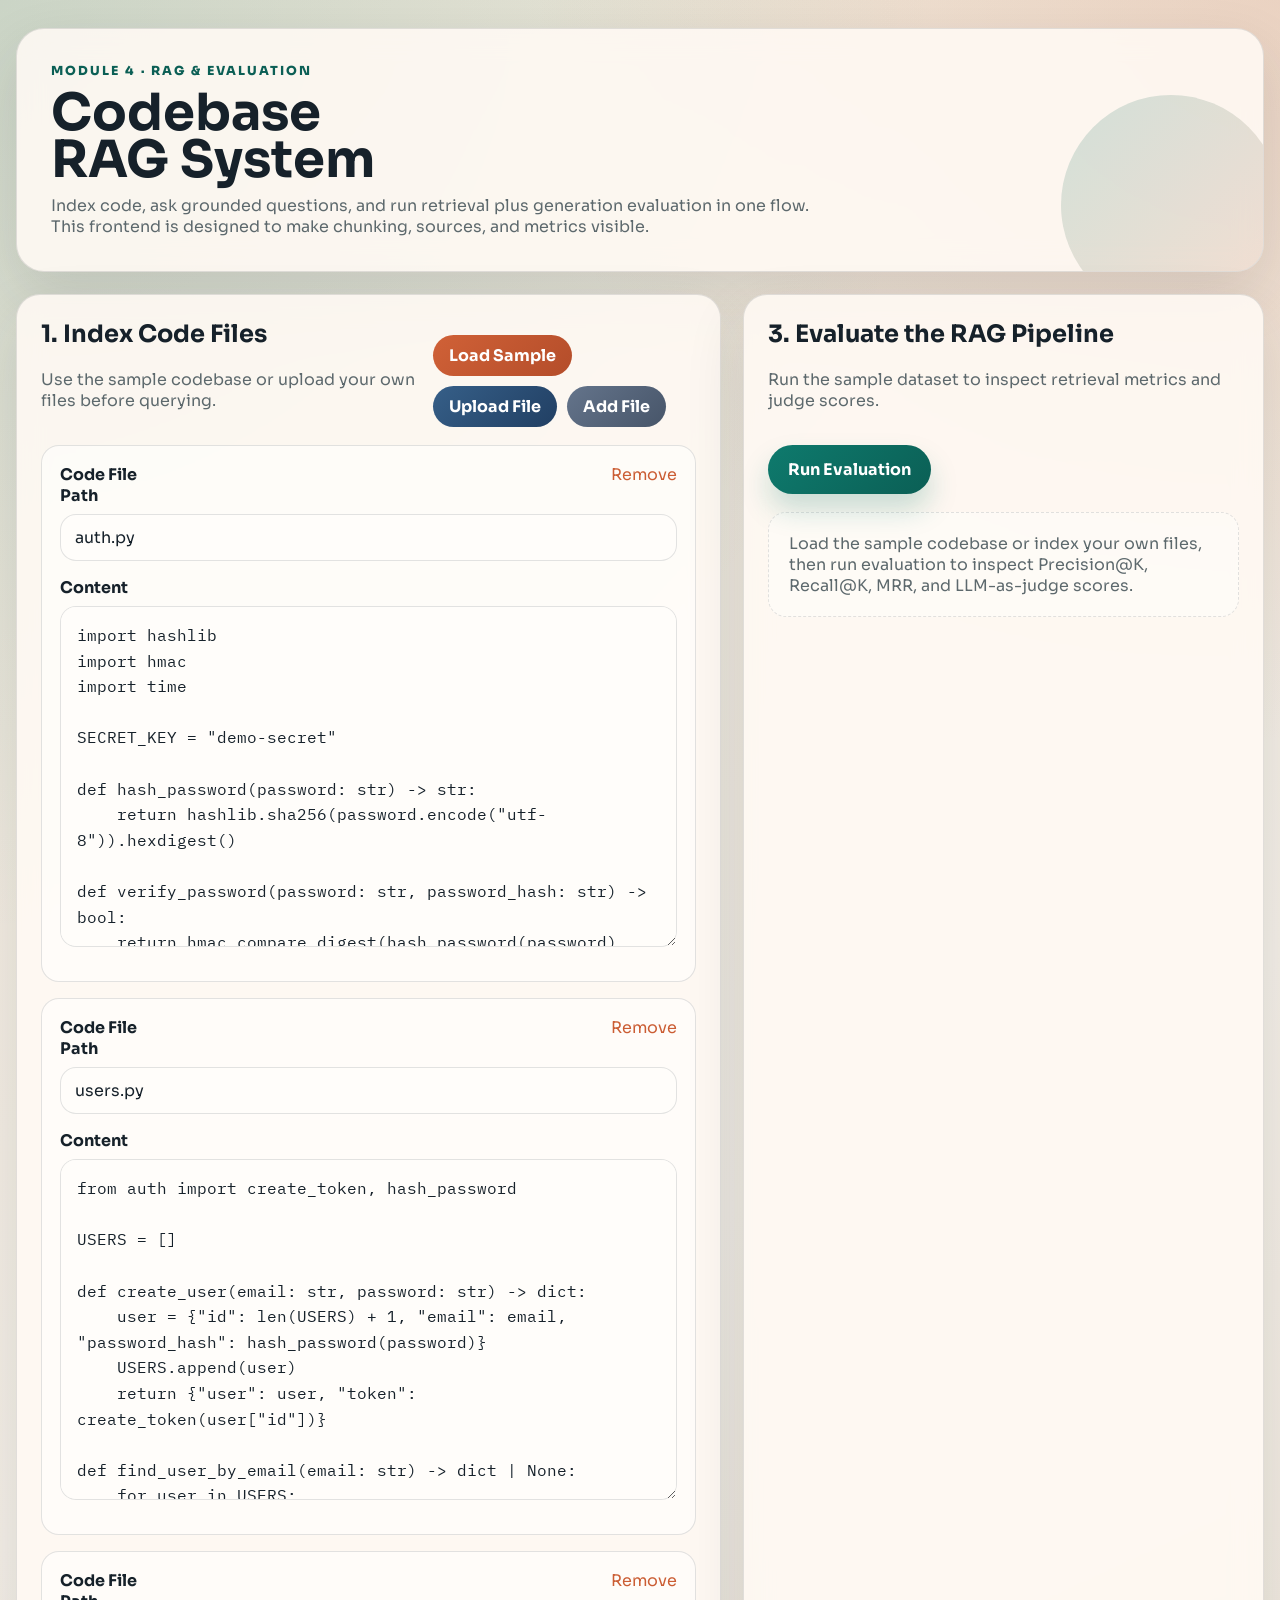
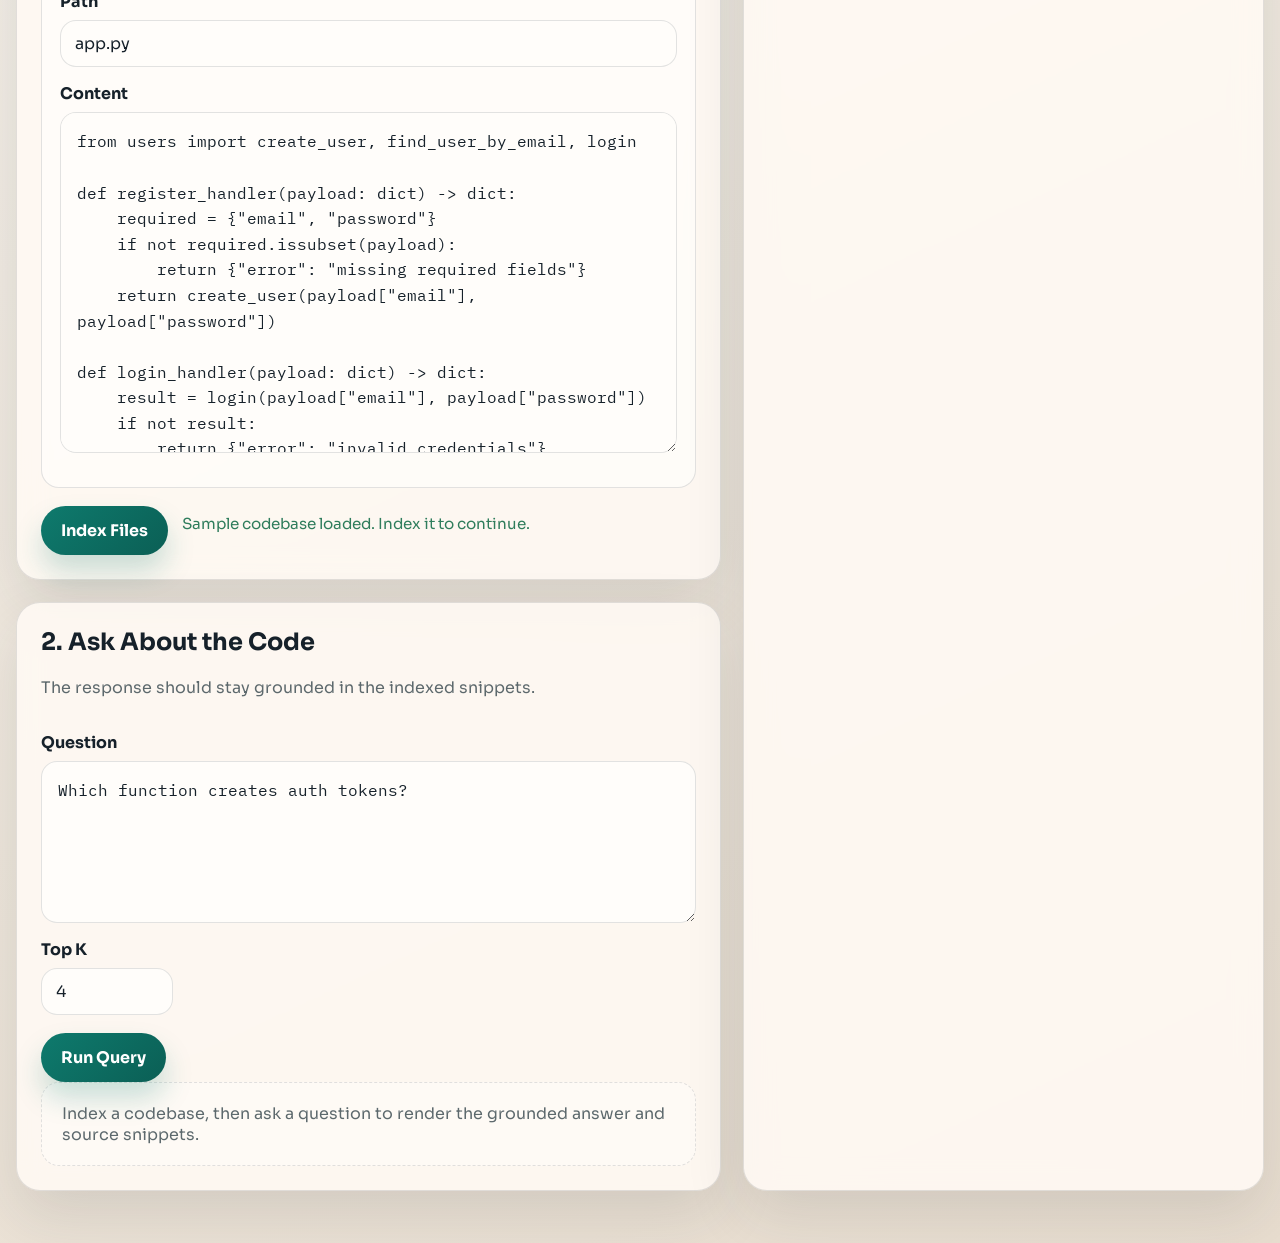
==== solutions/labs/lab04-rag-system-frontend/index.html @ b3ba2824 "added lab04 files" ====
<!DOCTYPE html>
<html lang="en">
  <head>
    <meta charset="UTF-8" />
    <meta name="viewport" content="width=device-width, initial-scale=1.0" />
    <title>Lab 04 RAG System</title>
    <link rel="preconnect" href="https://fonts.googleapis.com" />
    <link rel="preconnect" href="https://fonts.gstatic.com" crossorigin />
    <link
      href="https://fonts.googleapis.com/css2?family=Sora:wght@400;600;700;800&family=IBM+Plex+Mono:wght@400;500&display=swap"
      rel="stylesheet"
    />
    <link rel="stylesheet" href="./styles.css" />
  </head>
  <body>
    <main class="page-shell">
      <section class="hero-card">
        <p class="eyebrow">Module 4 · RAG & Evaluation</p>
        <h1>Codebase RAG System</h1>
        <p class="hero-copy">
          Index code, ask grounded questions, and run retrieval plus generation evaluation in one
          flow. This frontend is designed to make chunking, sources, and metrics visible.
        </p>
      </section>

      <section class="workspace">
        <div class="left-column">
          <form id="index-form" class="panel">
            <div class="panel-heading">
              <div>
                <h2>1. Index Code Files</h2>
                <p>Use the sample codebase or upload your own files before querying.</p>
              </div>
              <div class="button-stack">
                <button id="load-sample-btn" class="secondary-button" type="button">Load Sample</button>
                <button id="upload-file-btn" class="secondary-button secondary-button-alt" type="button">Upload File</button>
                <button id="add-file-btn" class="secondary-button tertiary" type="button">Add File</button>
              </div>
            </div>

            <div id="files-list" class="files-list"></div>
            <input id="hidden-file-input" type="file" class="hidden-file-input" multiple />

            <div class="action-row">
              <button id="index-btn" type="submit">Index Files</button>
              <p id="index-status" class="status"></p>
            </div>

            <div id="index-summary" class="info-card hidden"></div>
          </form>

          <form id="query-form" class="panel">
            <div class="panel-heading">
              <div>
                <h2>2. Ask About the Code</h2>
                <p>The response should stay grounded in the indexed snippets.</p>
              </div>
            </div>

            <label class="field">
              <span>Question</span>
              <textarea
                id="question-input"
                rows="5"
                placeholder="Where is token creation implemented?"
              ></textarea>
            </label>

            <label class="field field-inline">
              <span>Top K</span>
              <input id="top-k-input" type="number" min="1" max="8" value="4" />
            </label>

            <div class="action-row">
              <button id="query-btn" type="submit">Run Query</button>
              <p id="query-status" class="status"></p>
            </div>

            <div id="query-empty" class="empty-state">
              Index a codebase, then ask a question to render the grounded answer and source snippets.
            </div>

            <div id="query-result" class="result-stack hidden">
              <article class="result-block">
                <div class="block-header">
                  <h3>Answer</h3>
                  <span id="provider-badge" class="provider-badge"></span>
                </div>
                <p id="answer-output"></p>
              </article>

              <article class="result-block">
                <h3>Retrieved Sources</h3>
                <div id="sources-output" class="sources-output"></div>
              </article>
            </div>
          </form>
        </div>

        <div class="right-column">
          <section class="panel">
            <div class="panel-heading">
              <div>
                <h2>3. Evaluate the RAG Pipeline</h2>
                <p>Run the sample dataset to inspect retrieval metrics and judge scores.</p>
              </div>
            </div>

            <div class="action-row action-row-wide">
              <button id="evaluate-btn" type="button">Run Evaluation</button>
              <p id="eval-status" class="status"></p>
            </div>

            <div id="eval-empty" class="empty-state">
              Load the sample codebase or index your own files, then run evaluation to inspect
              Precision@K, Recall@K, MRR, and LLM-as-judge scores.
            </div>

            <div id="eval-result" class="result-stack hidden">
              <article class="result-block">
                <h3>Aggregate Metrics</h3>
                <div id="metrics-grid" class="metrics-grid"></div>
              </article>

              <article class="result-block">
                <div class="block-header">
                  <h3>Per-Example Results</h3>
                  <span id="dataset-badge" class="provider-badge"></span>
                </div>
                <div id="examples-output" class="examples-output"></div>
              </article>
            </div>
          </section>
        </div>
      </section>
    </main>

    <template id="file-template">
      <article class="file-card">
        <div class="file-card-header">
          <strong>Code File</strong>
          <button class="ghost-button remove-file-btn" type="button">Remove</button>
        </div>
        <label class="field">
          <span>Path</span>
          <input class="file-path-input" type="text" placeholder="app.py" />
        </label>
        <label class="field">
          <span>Content</span>
          <textarea class="file-content-input" rows="12" placeholder="Paste source code..."></textarea>
        </label>
      </article>
    </template>

    <script src="./config.js"></script>
    <script src="./script.js"></script>
  </body>
</html>
---- solutions/labs/lab04-rag-system-frontend/styles.css ----
:root {
  --bg: #f3eee6;
  --panel: rgba(255, 250, 244, 0.88);
  --panel-strong: #fffdfa;
  --ink: #16212a;
  --muted: #5d696d;
  --line: rgba(22, 33, 42, 0.12);
  --accent: #0e7a6d;
  --accent-strong: #0b5f55;
  --accent-soft: rgba(14, 122, 109, 0.12);
  --warm: #cb5d34;
  --good: #2f7d5c;
  --warn: #b57a1e;
  --bad: #b83e31;
  --shadow: 0 24px 60px rgba(35, 39, 46, 0.12);
}

* {
  box-sizing: border-box;
}

body {
  margin: 0;
  min-height: 100vh;
  font-family: "Sora", sans-serif;
  color: var(--ink);
  background:
    radial-gradient(circle at top left, rgba(14, 122, 109, 0.16), transparent 30%),
    radial-gradient(circle at top right, rgba(203, 93, 52, 0.16), transparent 24%),
    linear-gradient(155deg, #efe6d7 0%, #f3eee6 45%, #e8ddcf 100%);
}

.page-shell {
  width: min(1380px, calc(100% - 32px));
  margin: 0 auto;
  padding: 28px 0 52px;
}

.hero-card,
.panel {
  background: var(--panel);
  border: 1px solid var(--line);
  box-shadow: var(--shadow);
  backdrop-filter: blur(14px);
}

.hero-card {
  position: relative;
  overflow: hidden;
  padding: 34px;
  border-radius: 28px;
}

.hero-card::after {
  content: "";
  position: absolute;
  right: -18px;
  bottom: -44px;
  width: 220px;
  height: 220px;
  border-radius: 999px;
  background: linear-gradient(135deg, rgba(14, 122, 109, 0.18), rgba(203, 93, 52, 0.16));
}

.eyebrow {
  margin: 0 0 10px;
  color: var(--accent-strong);
  text-transform: uppercase;
  letter-spacing: 0.16em;
  font-size: 0.78rem;
  font-weight: 800;
}

h1,
h2,
h3,
h4,
p {
  margin-top: 0;
}

h1 {
  margin-bottom: 12px;
  font-size: clamp(2.4rem, 4vw, 4.8rem);
  line-height: 0.92;
  max-width: 10ch;
}

.hero-copy {
  max-width: 64ch;
  color: var(--muted);
  margin-bottom: 0;
}

.workspace {
  display: grid;
  grid-template-columns: 1.15fr 0.85fr;
  gap: 22px;
  margin-top: 22px;
}

.left-column,
.right-column {
  display: grid;
  gap: 22px;
}

.panel {
  border-radius: 24px;
  padding: 24px;
}

.panel-heading,
.block-header,
.file-card-header {
  display: flex;
  justify-content: space-between;
  gap: 12px;
}

.panel-heading,
.block-header {
  align-items: end;
}

.panel-heading {
  margin-bottom: 18px;
}

.panel-heading p,
.source-meta,
.info-card,
.empty-state {
  color: var(--muted);
}

.button-stack {
  display: flex;
  gap: 10px;
  flex-wrap: wrap;
  align-items: center;
}

.field {
  display: grid;
  gap: 8px;
  margin-bottom: 16px;
}

.field-inline {
  max-width: 132px;
}

.field span,
h2,
h3,
h4 {
  font-weight: 700;
}

input,
textarea,
button {
  font: inherit;
}

input[type="text"],
input[type="number"],
textarea {
  width: 100%;
  border-radius: 16px;
  border: 1px solid var(--line);
  background: var(--panel-strong);
  color: var(--ink);
}

input[type="text"],
input[type="number"] {
  padding: 12px 14px;
}

textarea {
  resize: vertical;
  min-height: 120px;
  padding: 16px;
  line-height: 1.6;
  font-family: "IBM Plex Mono", monospace;
}

textarea:focus,
input:focus,
button:focus {
  outline: 2px solid rgba(14, 122, 109, 0.2);
  outline-offset: 2px;
}

.files-list,
.result-stack,
.sources-output,
.examples-output {
  display: grid;
  gap: 16px;
}

.file-card,
.result-block,
.source-card,
.example-card,
.metric-card,
.info-card {
  background: rgba(255, 255, 255, 0.52);
  border: 1px solid var(--line);
  border-radius: 18px;
}

.file-card,
.result-block,
.source-card,
.example-card,
.info-card {
  padding: 18px;
}

.metric-card {
  padding: 18px 16px;
}

.action-row {
  display: flex;
  align-items: center;
  gap: 14px;
  margin-top: 18px;
}

.action-row-wide {
  margin-top: 8px;
  margin-bottom: 18px;
}

button {
  border: none;
  cursor: pointer;
  transition: transform 160ms ease, box-shadow 160ms ease, opacity 160ms ease;
}

button:hover {
  transform: translateY(-1px);
}

button:disabled {
  opacity: 0.72;
  cursor: wait;
}

#index-btn,
#query-btn,
#evaluate-btn,
.secondary-button {
  border-radius: 999px;
  color: white;
  font-weight: 700;
}

#index-btn,
#query-btn,
#evaluate-btn {
  padding: 14px 20px;
  background: linear-gradient(135deg, var(--accent) 0%, var(--accent-strong) 100%);
  box-shadow: 0 16px 28px rgba(14, 122, 109, 0.22);
}

.secondary-button {
  padding: 10px 16px;
  background: linear-gradient(135deg, #d06137 0%, #b44d2a 100%);
}

.secondary-button-alt {
  background: linear-gradient(135deg, #365f88 0%, #213f63 100%);
}

.secondary-button.tertiary {
  background: linear-gradient(135deg, #64748b 0%, #475569 100%);
}

.ghost-button {
  background: transparent;
  color: var(--warm);
  padding: 0;
}

.status {
  min-height: 1.2em;
  font-size: 0.95rem;
}

.status.loading {
  color: var(--warn);
}

.status.success {
  color: var(--good);
}

.status.error {
  color: var(--bad);
}

.empty-state {
  padding: 20px;
  border: 1px dashed var(--line);
  border-radius: 18px;
  background: rgba(255, 255, 255, 0.38);
}

.provider-badge,
.source-score {
  display: inline-flex;
  align-items: center;
  border-radius: 999px;
  padding: 8px 12px;
  font-size: 0.82rem;
  color: var(--accent-strong);
  background: var(--accent-soft);
}

.info-card {
  display: grid;
  gap: 4px;
  margin-top: 16px;
}

pre {
  margin: 0;
  overflow-x: auto;
  border-radius: 16px;
  padding: 16px;
  background: #161d23;
  color: #f7f4ef;
}

code {
  font-family: "IBM Plex Mono", monospace;
  font-size: 0.93rem;
}

.metrics-grid {
  display: grid;
  grid-template-columns: repeat(2, minmax(0, 1fr));
  gap: 12px;
}

.metric-card span {
  display: block;
  color: var(--muted);
  font-size: 0.88rem;
}

.metric-card strong {
  display: block;
  margin-top: 8px;
  font-size: 1.35rem;
}

.mini-metrics {
  display: flex;
  gap: 10px;
  flex-wrap: wrap;
  margin: 12px 0;
}

.mini-metrics span {
  padding: 7px 11px;
  border-radius: 999px;
  background: rgba(14, 122, 109, 0.08);
  color: var(--accent-strong);
  font-size: 0.86rem;
}

.judge-list {
  margin: 0;
  padding-left: 20px;
}

.hidden,
.hidden-file-input {
  display: none;
}

@media (max-width: 1120px) {
  .workspace {
    grid-template-columns: 1fr;
  }
}

@media (max-width: 720px) {
  .page-shell {
    width: min(100% - 20px, 1320px);
    padding-top: 18px;
  }

  .hero-card,
  .panel {
    padding: 20px;
  }

  .panel-heading,
  .block-header,
  .file-card-header {
    flex-direction: column;
    align-items: start;
  }

  .button-stack,
  .action-row {
    width: 100%;
  }

  .metrics-grid {
    grid-template-columns: 1fr;
  }
}
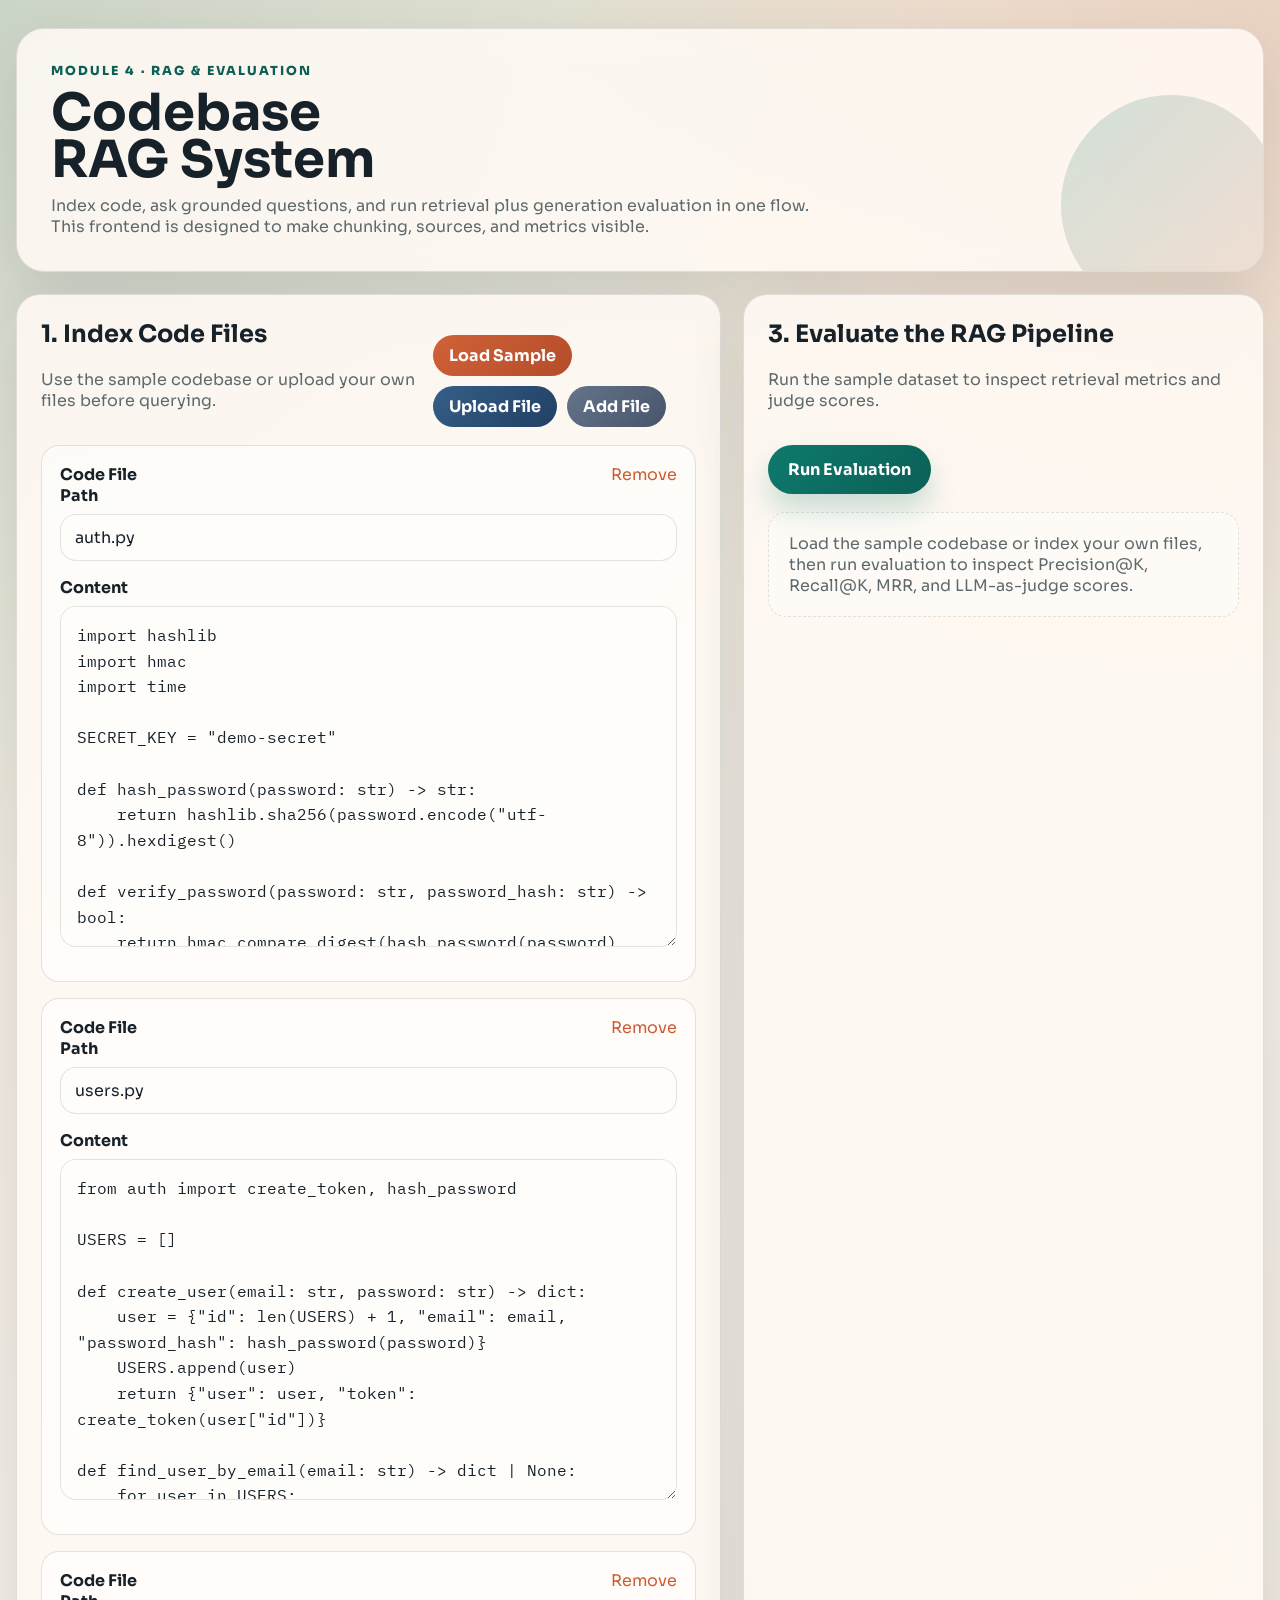
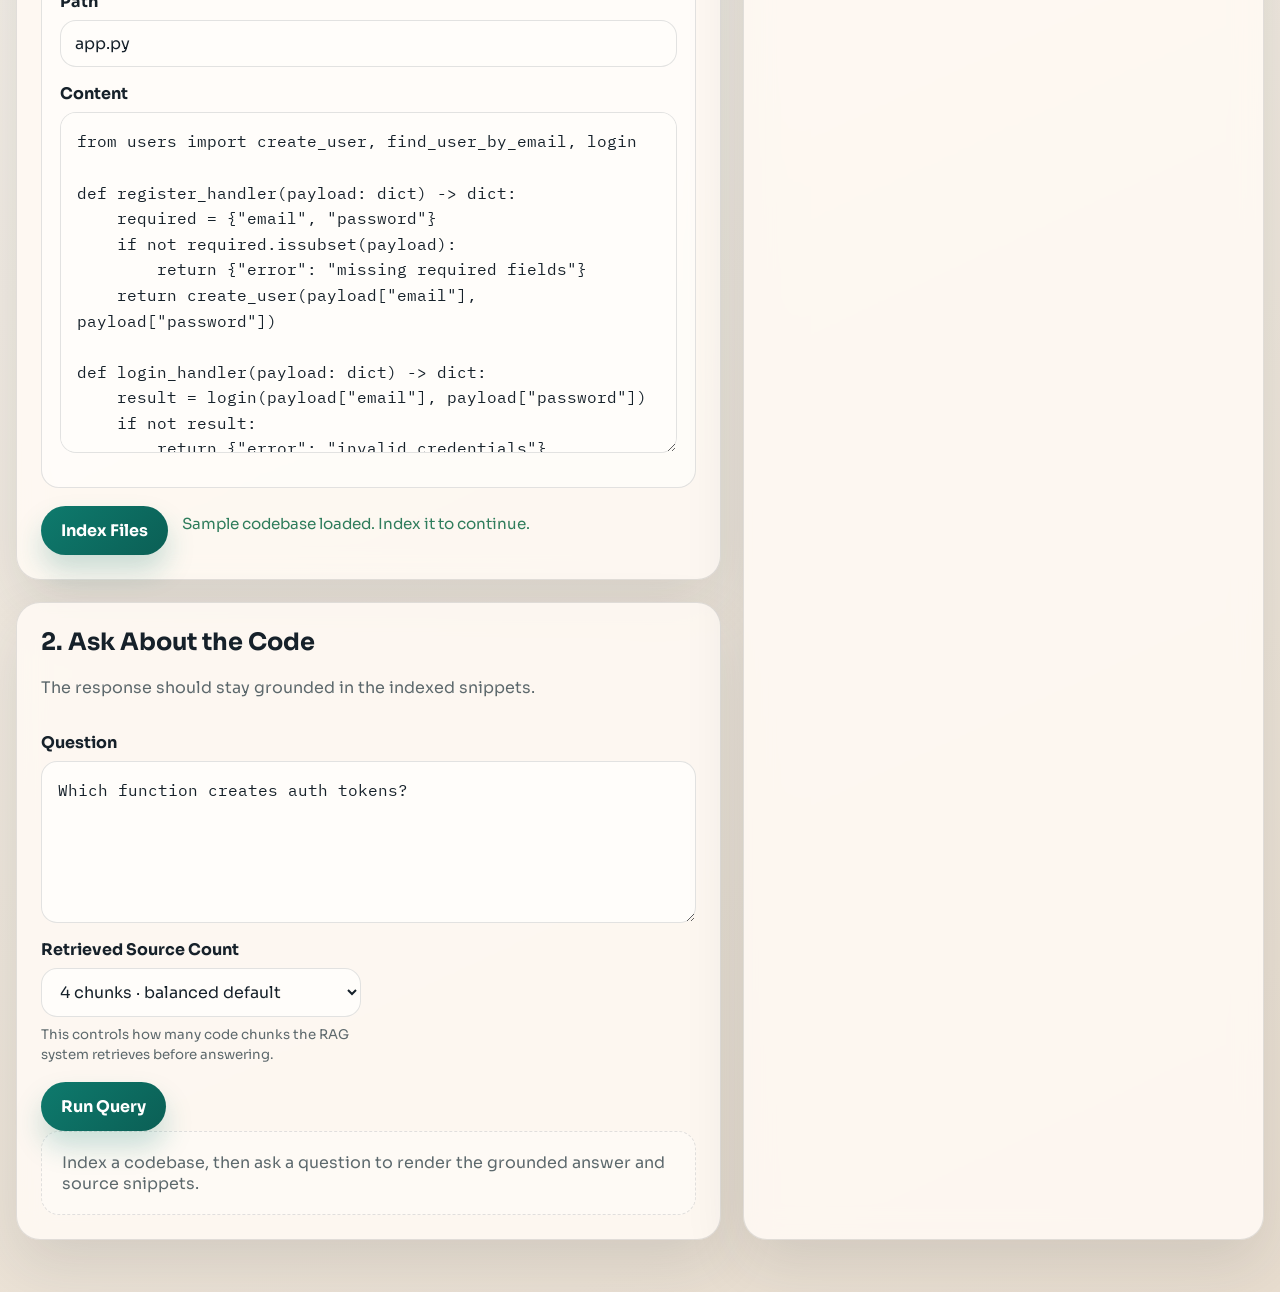
==== commit a8fdbc27: "improved ui experience" ====
--- a/solutions/labs/lab04-rag-system-frontend/index.html
+++ b/solutions/labs/lab04-rag-system-frontend/index.html
@@ -66,9 +66,17 @@
               ></textarea>
             </label>
 
-            <label class="field field-inline">
-              <span>Top K</span>
-              <input id="top-k-input" type="number" min="1" max="8" value="4" />
+            <label class="field field-inline field-wide">
+              <span>Retrieved Source Count</span>
+              <select id="top-k-input">
+                <option value="3">3 chunks · tighter answers</option>
+                <option value="4" selected>4 chunks · balanced default</option>
+                <option value="5">5 chunks · more context</option>
+                <option value="6">6 chunks · broader search</option>
+              </select>
+              <small class="field-help">
+                This controls how many code chunks the RAG system retrieves before answering.
+              </small>
             </label>
 
             <div class="action-row">
--- a/solutions/labs/lab04-rag-system-frontend/styles.css
+++ b/solutions/labs/lab04-rag-system-frontend/styles.css
@@ -151,6 +151,10 @@
   max-width: 132px;
 }
 
+.field-wide {
+  max-width: 320px;
+}
+
 .field span,
 h2,
 h3,
@@ -158,7 +162,13 @@
   font-weight: 700;
 }
 
+.field-help {
+  color: var(--muted);
+  line-height: 1.45;
+}
+
 input,
+select,
 textarea,
 button {
   font: inherit;
@@ -166,6 +176,7 @@
 
 input[type="text"],
 input[type="number"],
+select,
 textarea {
   width: 100%;
   border-radius: 16px;
@@ -175,7 +186,8 @@
 }
 
 input[type="text"],
-input[type="number"] {
+input[type="number"],
+select {
   padding: 12px 14px;
 }
 
@@ -189,6 +201,7 @@
 
 textarea:focus,
 input:focus,
+select:focus,
 button:focus {
   outline: 2px solid rgba(14, 122, 109, 0.2);
   outline-offset: 2px;
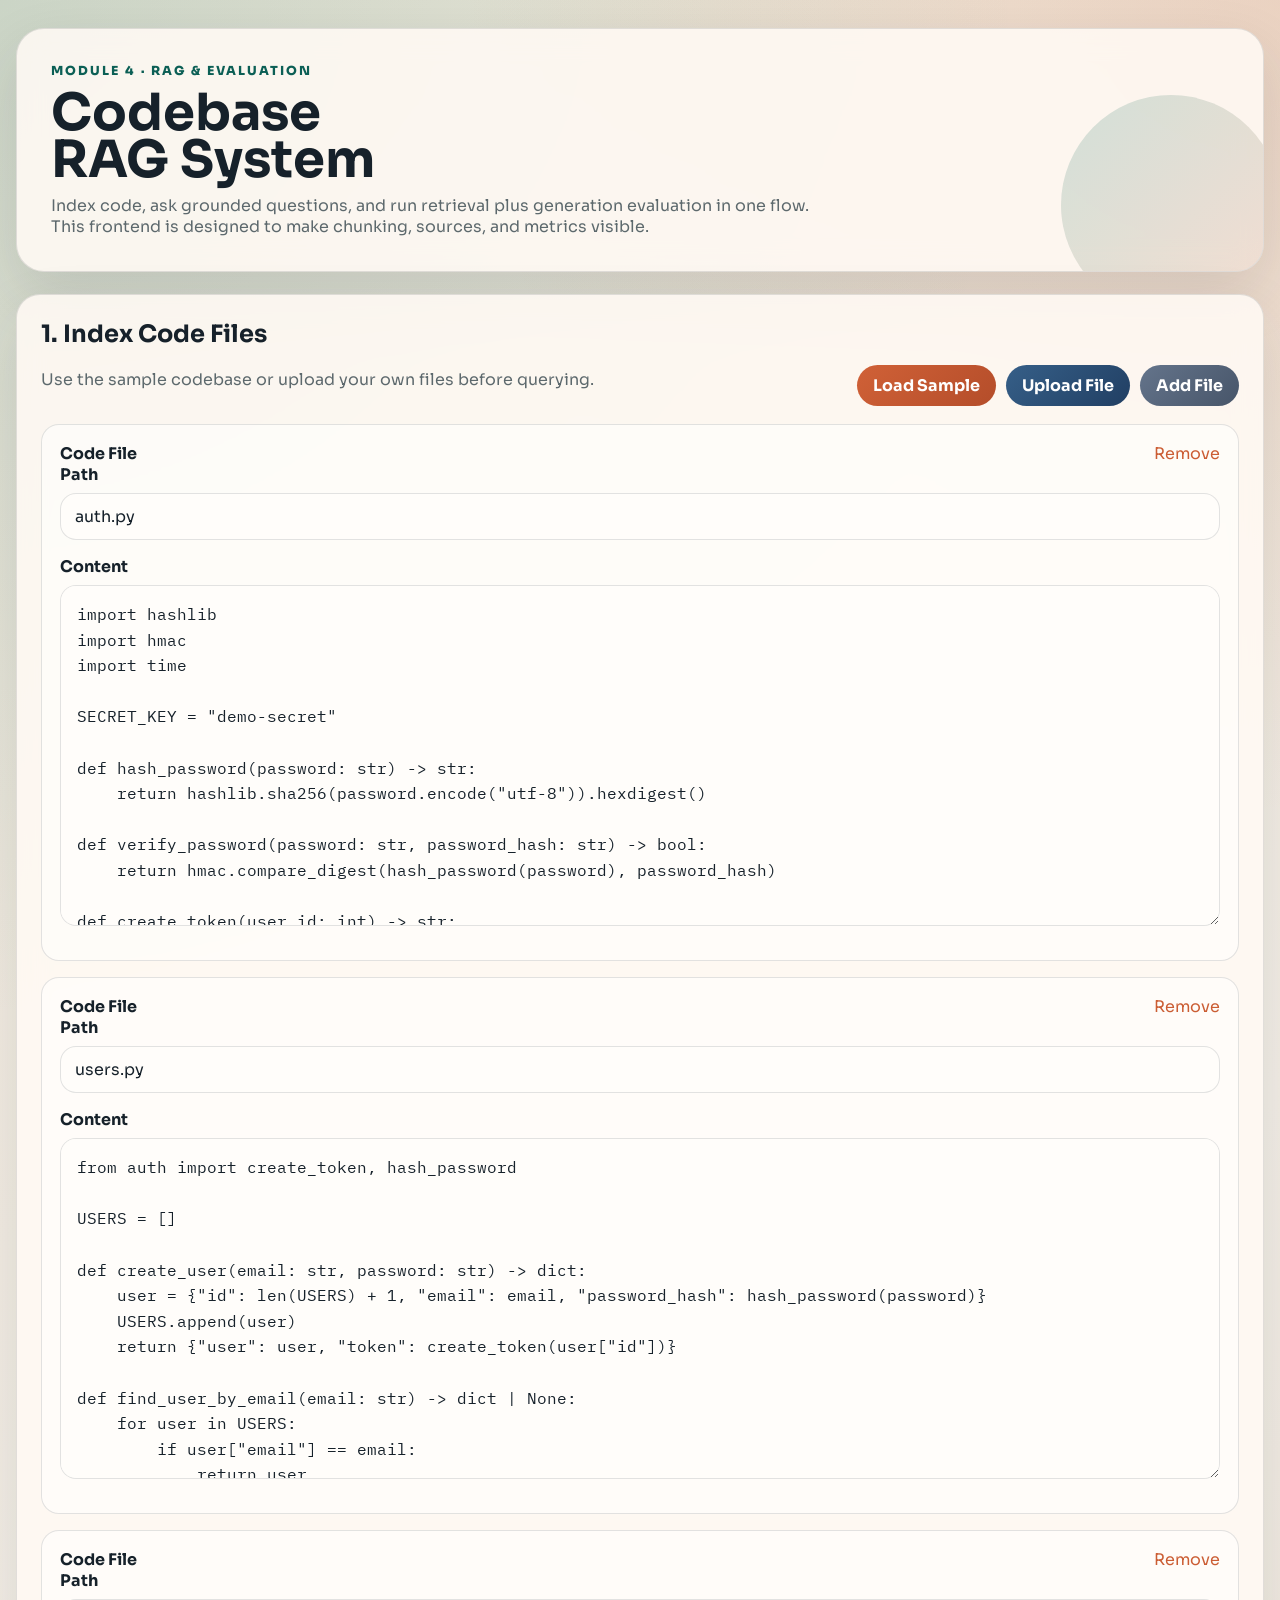
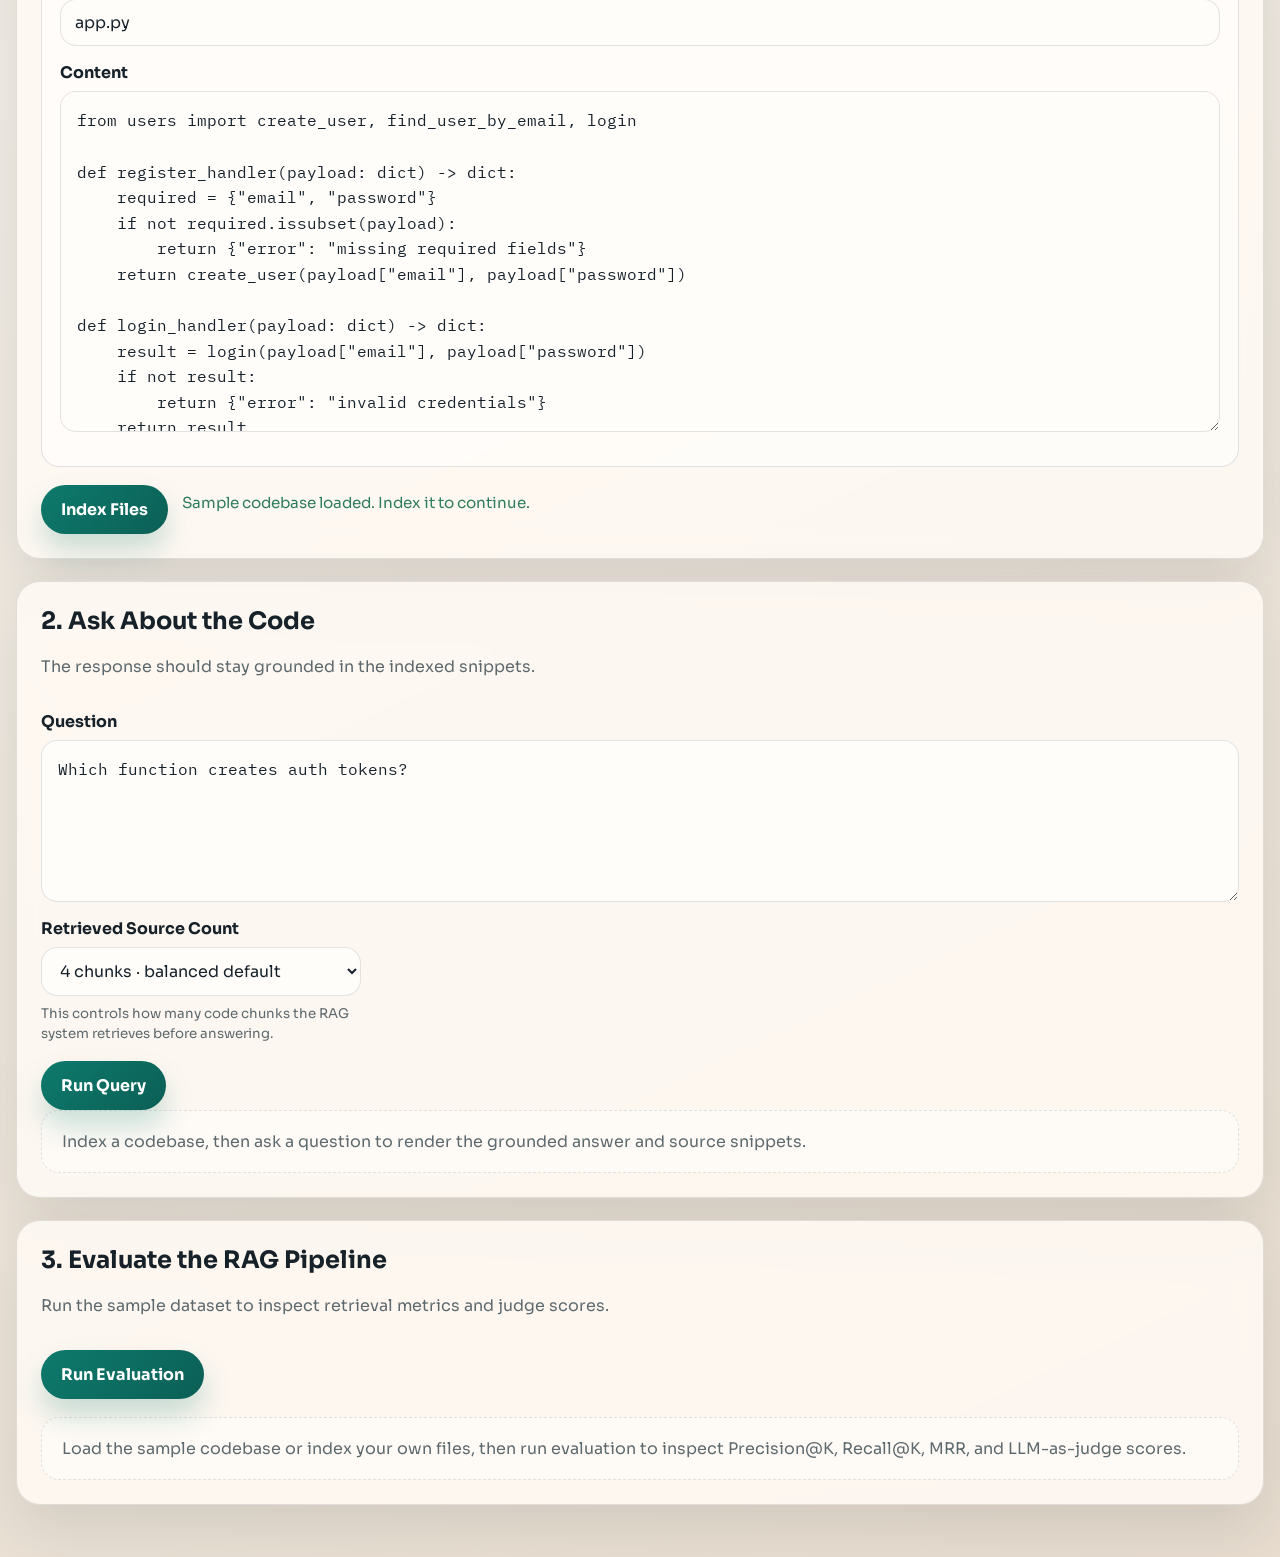
==== commit 92ba1d82: "moved evaluation section the end of the page" ====
--- a/solutions/labs/lab04-rag-system-frontend/index.html
+++ b/solutions/labs/lab04-rag-system-frontend/index.html
@@ -104,41 +104,39 @@
             </div>
           </form>
         </div>
+      </section>
 
-        <div class="right-column">
-          <section class="panel">
-            <div class="panel-heading">
-              <div>
-                <h2>3. Evaluate the RAG Pipeline</h2>
-                <p>Run the sample dataset to inspect retrieval metrics and judge scores.</p>
-              </div>
+      <section class="panel evaluation-panel">
+        <div class="panel-heading">
+          <div>
+            <h2>3. Evaluate the RAG Pipeline</h2>
+            <p>Run the sample dataset to inspect retrieval metrics and judge scores.</p>
+          </div>
+        </div>
+
+        <div class="action-row action-row-wide">
+          <button id="evaluate-btn" type="button">Run Evaluation</button>
+          <p id="eval-status" class="status"></p>
+        </div>
+
+        <div id="eval-empty" class="empty-state">
+          Load the sample codebase or index your own files, then run evaluation to inspect
+          Precision@K, Recall@K, MRR, and LLM-as-judge scores.
+        </div>
+
+        <div id="eval-result" class="result-stack hidden">
+          <article class="result-block">
+            <h3>Aggregate Metrics</h3>
+            <div id="metrics-grid" class="metrics-grid"></div>
+          </article>
+
+          <article class="result-block">
+            <div class="block-header">
+              <h3>Per-Example Results</h3>
+              <span id="dataset-badge" class="provider-badge"></span>
             </div>
-
-            <div class="action-row action-row-wide">
-              <button id="evaluate-btn" type="button">Run Evaluation</button>
-              <p id="eval-status" class="status"></p>
-            </div>
-
-            <div id="eval-empty" class="empty-state">
-              Load the sample codebase or index your own files, then run evaluation to inspect
-              Precision@K, Recall@K, MRR, and LLM-as-judge scores.
-            </div>
-
-            <div id="eval-result" class="result-stack hidden">
-              <article class="result-block">
-                <h3>Aggregate Metrics</h3>
-                <div id="metrics-grid" class="metrics-grid"></div>
-              </article>
-
-              <article class="result-block">
-                <div class="block-header">
-                  <h3>Per-Example Results</h3>
-                  <span id="dataset-badge" class="provider-badge"></span>
-                </div>
-                <div id="examples-output" class="examples-output"></div>
-              </article>
-            </div>
-          </section>
+            <div id="examples-output" class="examples-output"></div>
+          </article>
         </div>
       </section>
     </main>
--- a/solutions/labs/lab04-rag-system-frontend/styles.css
+++ b/solutions/labs/lab04-rag-system-frontend/styles.css
@@ -94,8 +94,7 @@
 
 .workspace {
   display: grid;
-  grid-template-columns: 1.15fr 0.85fr;
-  gap: 22px;
+  grid-template-columns: 1fr;
   margin-top: 22px;
 }
 
@@ -103,6 +102,10 @@
 .right-column {
   display: grid;
   gap: 22px;
+}
+
+.evaluation-panel {
+  margin-top: 22px;
 }
 
 .panel {
@@ -394,6 +397,66 @@
   padding-left: 20px;
 }
 
+.judge-list li span {
+  color: var(--muted);
+  line-height: 1.5;
+}
+
+.example-card {
+  overflow: hidden;
+}
+
+.example-summary {
+  display: flex;
+  justify-content: space-between;
+  gap: 14px;
+  align-items: start;
+  cursor: pointer;
+  list-style: none;
+}
+
+.example-summary::-webkit-details-marker {
+  display: none;
+}
+
+.example-summary h4 {
+  margin-bottom: 8px;
+}
+
+.example-summary p {
+  margin-bottom: 0;
+  color: var(--muted);
+  line-height: 1.5;
+}
+
+.example-summary-main {
+  min-width: 0;
+}
+
+.example-summary-metrics {
+  display: flex;
+  gap: 8px;
+  flex-wrap: wrap;
+  justify-content: end;
+}
+
+.example-summary-metrics span {
+  display: inline-flex;
+  align-items: center;
+  border-radius: 999px;
+  padding: 7px 10px;
+  background: rgba(14, 122, 109, 0.08);
+  color: var(--accent-strong);
+  font-size: 0.82rem;
+  white-space: nowrap;
+}
+
+.example-details {
+  margin-top: 16px;
+  padding-top: 16px;
+  border-top: 1px solid var(--line);
+}
+
 .hidden,
 .hidden-file-input {
   display: none;
